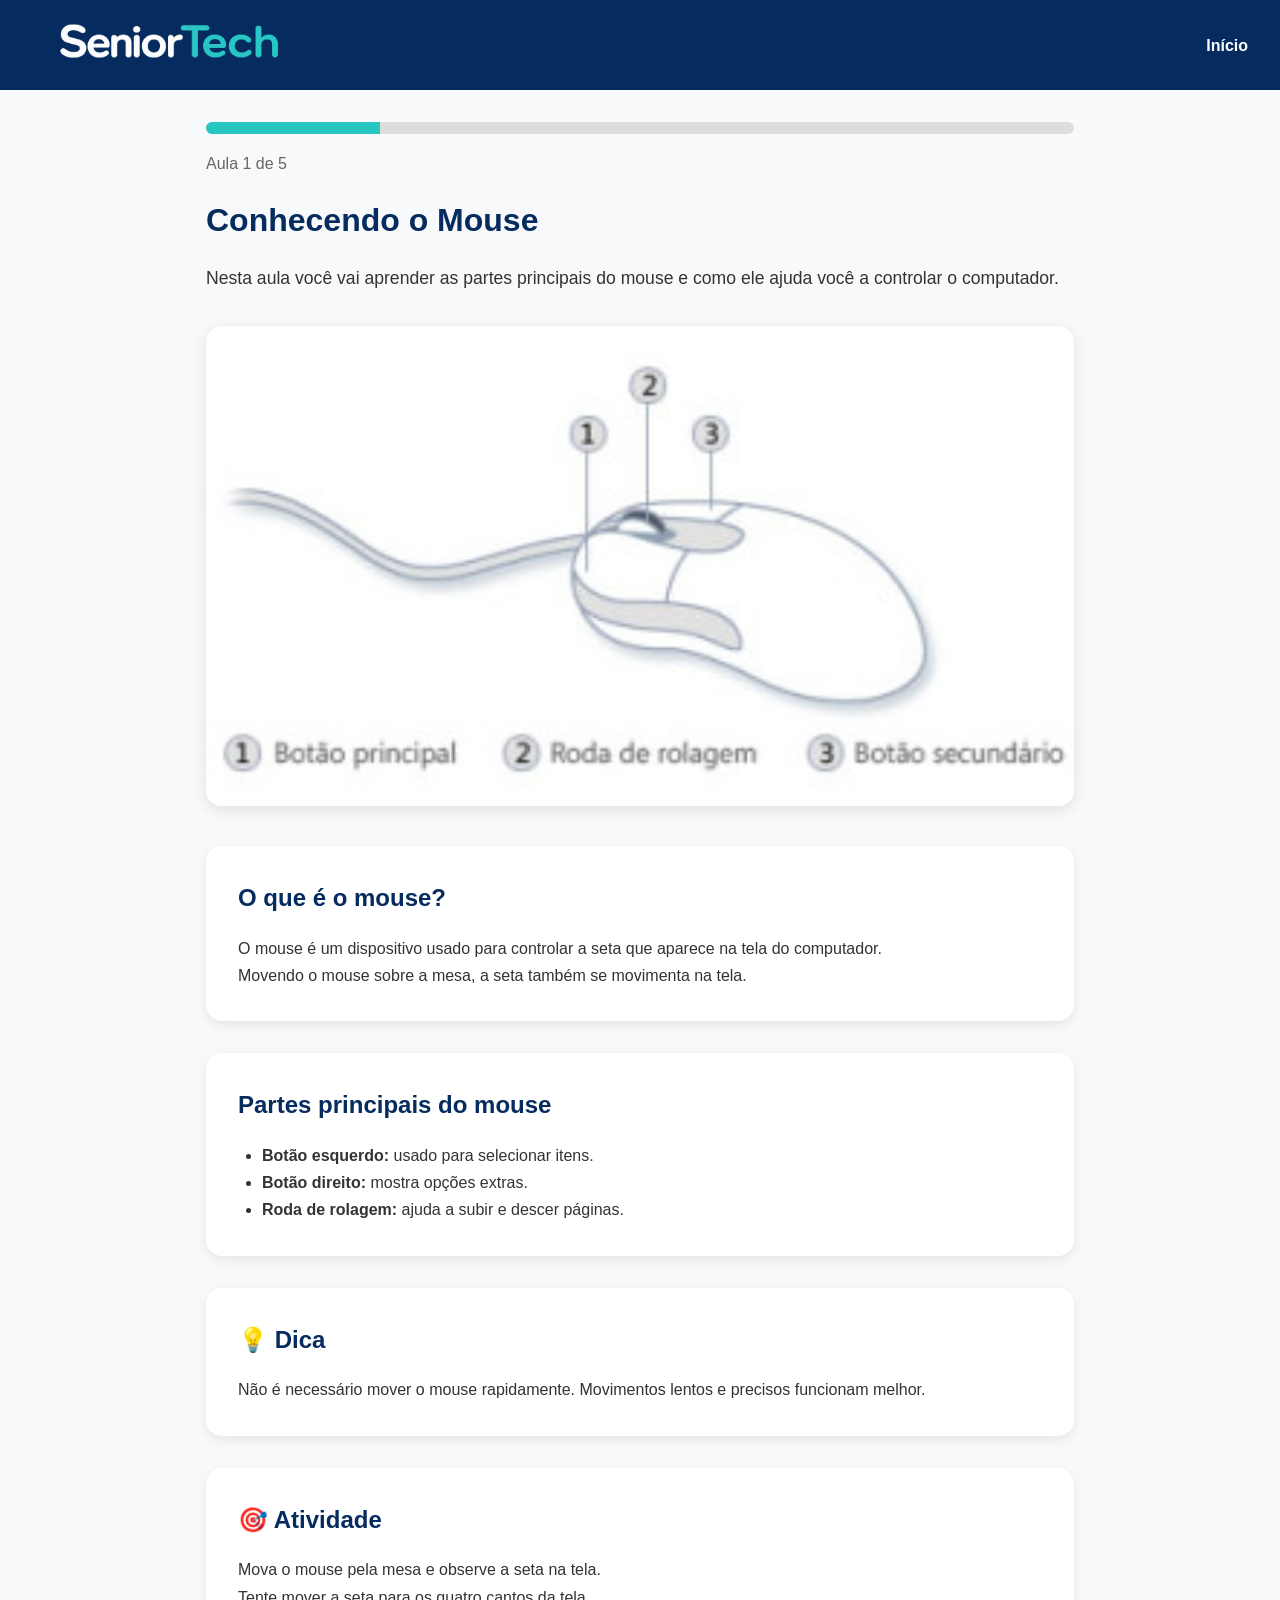
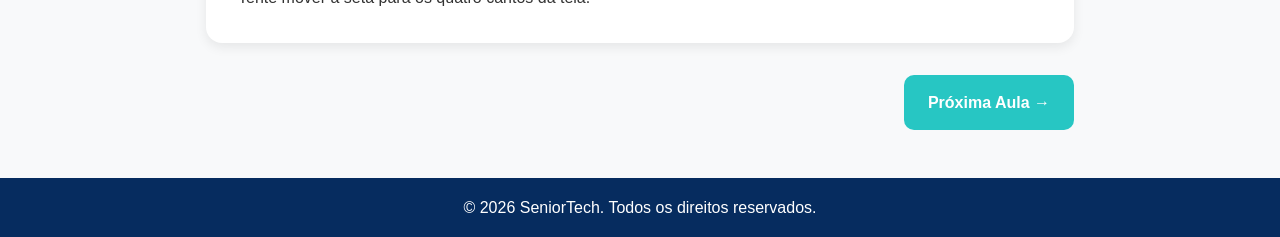
==== modules/module02/m2l1.html @ 7b8fb1a8 "Add files via upload" ====
<!DOCTYPE html>

<html lang="pt-BR">
<head>
    <meta charset="UTF-8">
    <meta name="viewport" content="width=device-width, initial-scale=1.0">
    <title>Aula 1 - Conhecendo o Mouse</title>

<link rel="stylesheet" href="../../css/m02/stylemodule.css">

</head>

<body>

<header>


<div class="logo">
    <a href="../index.html">
        <img src="../../images/logo.png" alt="SeniorTech">
    </a>
</div>

<nav>
    <a href="../../index.html">Início</a>
</nav>


</header>

<main class="lesson">

<div class="progress">
    <div class="progress-fill" style="width:20%"></div>
</div>

<p class="lesson-number">
    Aula 1 de 5
</p>

<h1>Conhecendo o Mouse</h1>

<p class="intro">
    Nesta aula você vai aprender as partes principais do mouse e como ele ajuda você a controlar o computador.
</p>

<img
    class="lesson-image"
    src="../../images/mousedia.jpg"
    alt="Imagem de um mouse de computador">

<section class="content-card">

    <h2>O que é o mouse?</h2>

    <p>
        O mouse é um dispositivo usado para controlar a seta que aparece na tela do computador.
    </p>

    <p>
        Movendo o mouse sobre a mesa, a seta também se movimenta na tela.
    </p>

</section>

<section class="content-card">

    <h2>Partes principais do mouse</h2>

    <ul>
        <li><strong>Botão esquerdo:</strong> usado para selecionar itens.</li>

        <li><strong>Botão direito:</strong> mostra opções extras.</li>

        <li><strong>Roda de rolagem:</strong> ajuda a subir e descer páginas.</li>
    </ul>

</section>

<section class="tip-box">

    <h2>💡 Dica</h2>

    <p>
        Não é necessário mover o mouse rapidamente.
        Movimentos lentos e precisos funcionam melhor.
    </p>

</section>

<section class="activity-box">

    <h2>🎯 Atividade</h2>

    <p>
        Mova o mouse pela mesa e observe a seta na tela.
    </p>

    <p>
        Tente mover a seta para os quatro cantos da tela.
    </p>

</section>

<div class="lesson-nav">

    <a class="next-btn" href="m2l2.html">
        Próxima Aula →
    </a>

</div>

</main>

    <footer>
        <p>&copy; 2026 SeniorTech. Todos os direitos reservados.</p>
    </footer>

    <script
        type="text/javascript"
        src="https://cdn.rybena.com.br/dom/master/latest/rybena.js">
    </script>

</body>
</html>
---- css/m02/stylemodule.css ----
* {
  margin: 0;
  padding: 0;
  box-sizing: border-box;
  }

:root {
--primary: #062c5f;
--accent: #27c6c3;
--background: #f8f9fa;
}

body {
font-family: Arial, sans-serif;
background: var(--background);
color: #333;
line-height: 1.7;
}

header {
background: var(--primary);

display: flex;
justify-content: space-between;
align-items: center;
max-height: 120px;
padding: 1rem 2rem;

}

.logo img {
height: 50px;
}

nav a {
color: white;
text-decoration: none;
font-weight: bold;
}

.lesson {
max-width: 900px;


margin: 2rem auto;

padding: 0 1rem;

}

.progress {
height: 12px;

background: #ddd;

border-radius: 999px;

overflow: hidden;

margin-bottom: 1rem;

}

.progress-fill {
height: 100%;


background: var(--accent);


}

.lesson-number {
color: #666;

margin-bottom: 1rem;


}

h1 {
color: var(--primary);


margin-bottom: 1rem;


}

.intro {
font-size: 1.1rem;


margin-bottom: 2rem;


}

.lesson-image {
width: 100%;

border-radius: 16px;

margin-bottom: 2rem;

box-shadow: 0 4px 15px rgba(0,0,0,0.1);


}

.content-card,
.tip-box,
.activity-box {
background: white;

padding: 2rem;

border-radius: 16px;

margin-bottom: 2rem;

box-shadow: 0 4px 12px rgba(0,0,0,0.08);


}

.content-card h2,
.tip-box h2,
.activity-box h2 {
color: var(--primary);

margin-bottom: 1rem;

}

.content-card ul {
padding-left: 1.5rem;
}

.lesson-nav {
display: flex;
justify-content: flex-end;

margin-top: 2rem;


}

.next-btn {
background: var(--accent);


color: white;

text-decoration: none;

padding: 14px 24px;

border-radius: 10px;

font-weight: bold;


}

.next-btn:hover {
opacity: 0.9;
}

footer {
margin-top: 3rem;


background: var(--primary);

color: white;

text-align: center;

padding: 1rem;


}

.back-btn {
background: var(--accent);


color: white;

text-decoration: none;

padding: 14px 24px;

border-radius: 10px;

font-weight: bold;


}

.back-btn:hover {
opacity: 0.9;
}

footer {
margin-top: 3rem;


background: var(--primary);

color: white;

text-align: center;

padding: 1rem;


}
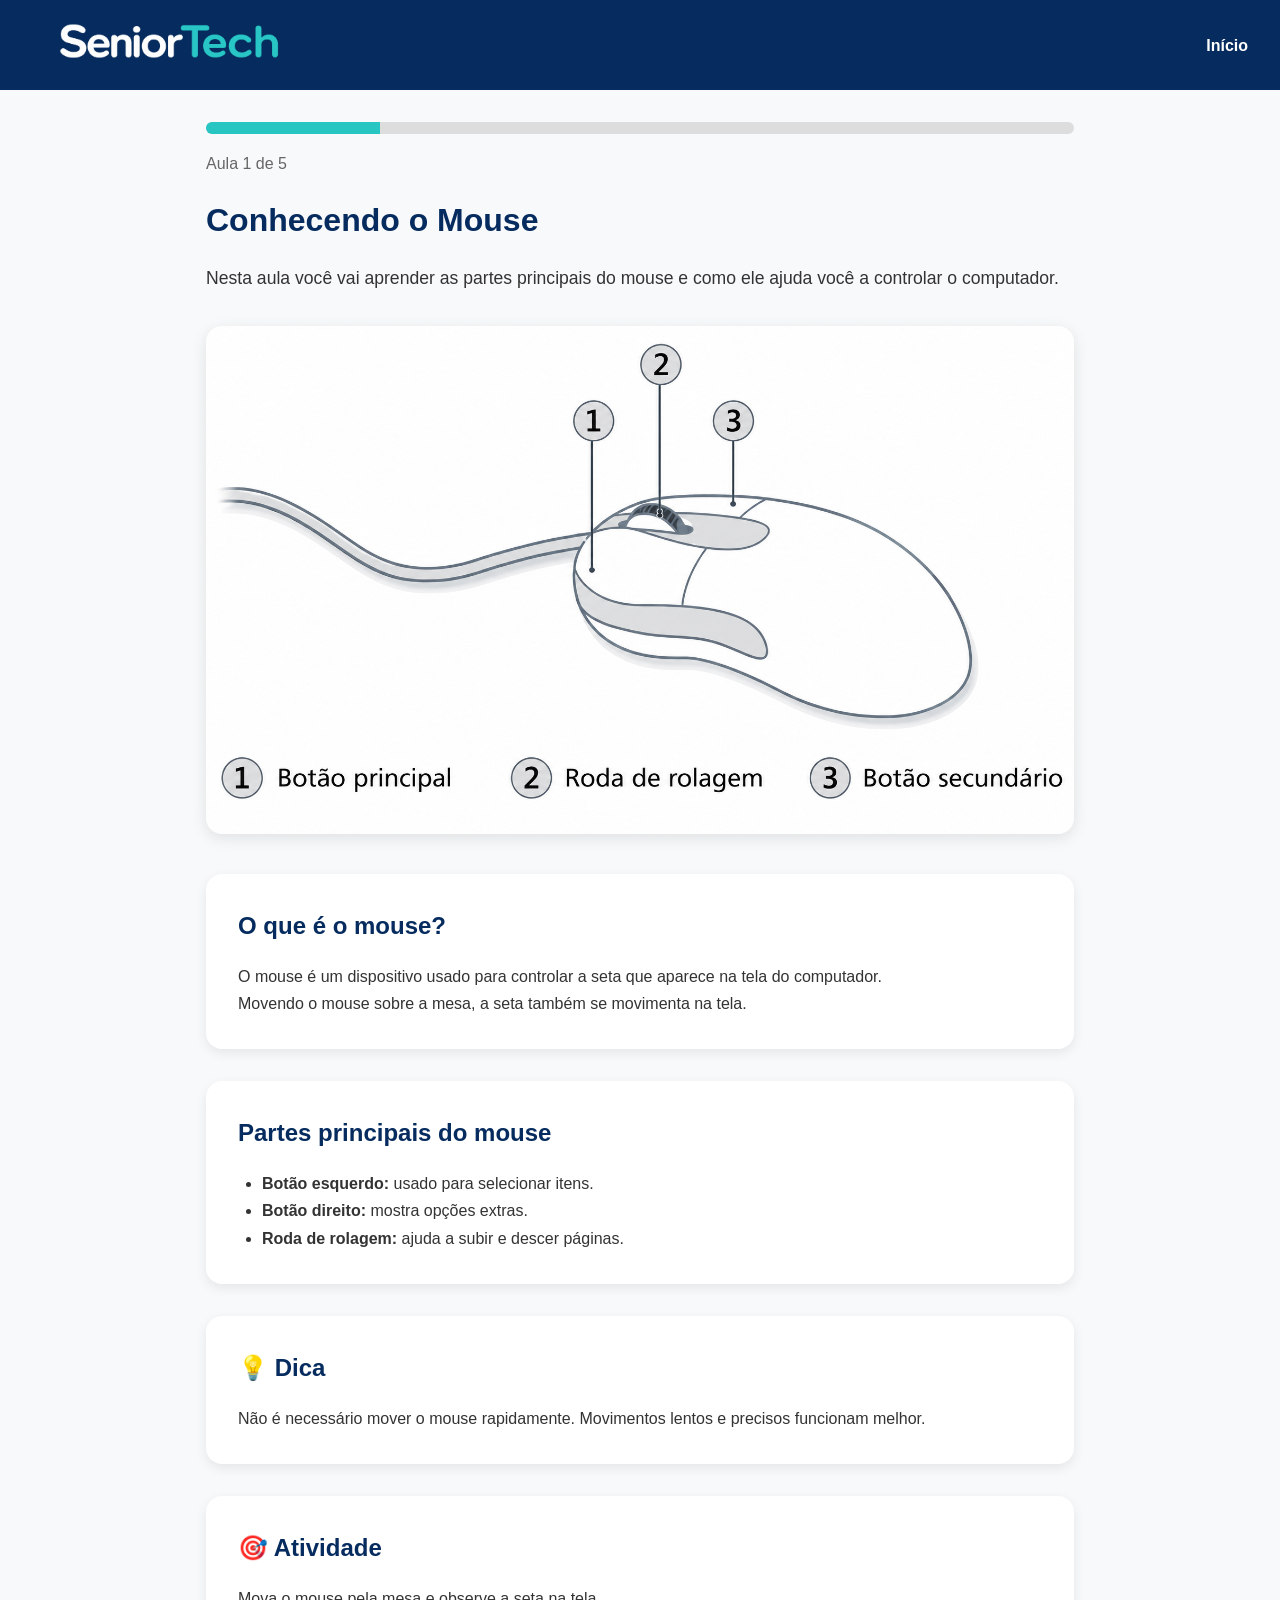
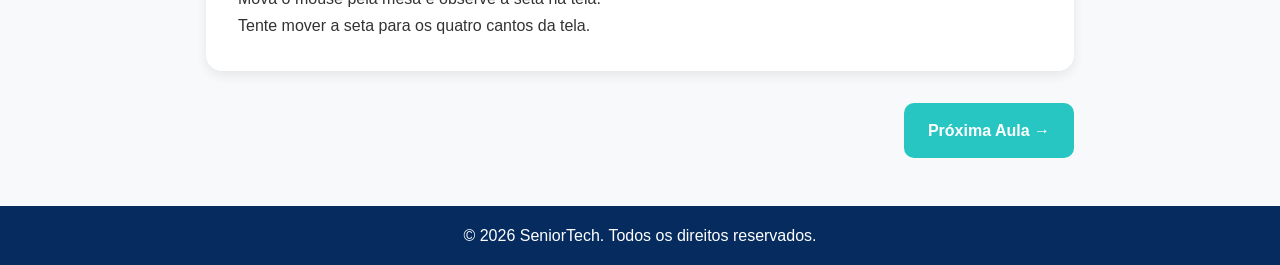
==== commit 542ac687: "Update m2l1.html" ====
--- a/modules/module02/m2l1.html
+++ b/modules/module02/m2l1.html
@@ -5,6 +5,8 @@
     <meta charset="UTF-8">
     <meta name="viewport" content="width=device-width, initial-scale=1.0">
     <title>Aula 1 - Conhecendo o Mouse</title>
+
+    <link rel="icon" type="image/png" href="images/icon.png">
 
 <link rel="stylesheet" href="../../css/m02/stylemodule.css">
 
@@ -46,7 +48,7 @@
 
 <img
     class="lesson-image"
-    src="../../images/mousedia.jpg"
+    src="../../images/mousedia.png"
     alt="Imagem de um mouse de computador">
 
 <section class="content-card">
@@ -122,4 +124,4 @@
     </script>
 
 </body>
-</html>+</html>
